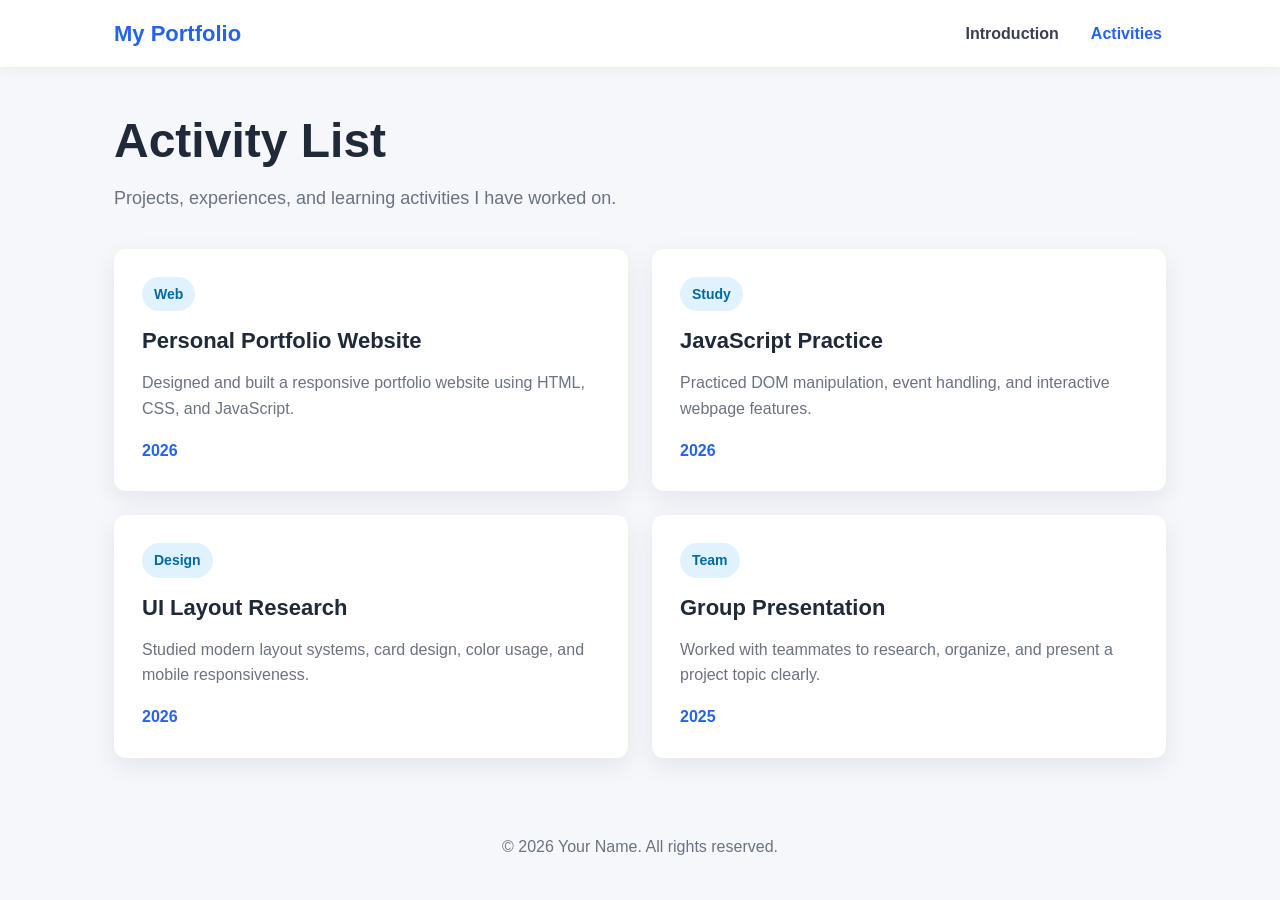
==== activities.html @ dddd426d "Add portfolio website" ====
<!DOCTYPE html>
<html lang="en">
<head>
  <meta charset="UTF-8" />
  <meta name="viewport" content="width=device-width, initial-scale=1.0" />
  <title>My Portfolio | Activities</title>
  <link rel="stylesheet" href="style.css" />
</head>
<body>
  <header class="app-header">
    <nav class="navbar">
      <a href="index.html" class="logo">My Portfolio</a>

      <button class="menu-btn" id="menuBtn" aria-label="Open navigation menu">☰</button>

      <ul class="nav-links" id="navLinks">
        <li><a href="index.html">Introduction</a></li>
        <li><a href="activities.html" class="active">Activities</a></li>
      </ul>
    </nav>
  </header>

  <main class="container">
    <section class="page-title">
      <h1>Activity List</h1>
      <p>Projects, experiences, and learning activities I have worked on.</p>
    </section>

    <section class="activity-grid">
      <article class="activity-card">
        <span class="tag">Web</span>
        <h2>Personal Portfolio Website</h2>
        <p>
          Designed and built a responsive portfolio website using HTML, CSS,
          and JavaScript.
        </p>
        <p class="date">2026</p>
      </article>

      <article class="activity-card">
        <span class="tag">Study</span>
        <h2>JavaScript Practice</h2>
        <p>
          Practiced DOM manipulation, event handling, and interactive webpage
          features.
        </p>
        <p class="date">2026</p>
      </article>

      <article class="activity-card">
        <span class="tag">Design</span>
        <h2>UI Layout Research</h2>
        <p>
          Studied modern layout systems, card design, color usage, and mobile
          responsiveness.
        </p>
        <p class="date">2026</p>
      </article>

      <article class="activity-card">
        <span class="tag">Team</span>
        <h2>Group Presentation</h2>
        <p>
          Worked with teammates to research, organize, and present a project
          topic clearly.
        </p>
        <p class="date">2025</p>
      </article>
    </section>
  </main>

  <footer class="footer">
    <p>© 2026 Your Name. All rights reserved.</p>
  </footer>

  <script src="script.js"></script>
</body>
</html>
---- style.css ----
* {
  box-sizing: border-box;
  margin: 0;
  padding: 0;
}

body {
  font-family: Arial, sans-serif;
  background: #f5f7fb;
  color: #1f2937;
  line-height: 1.6;
}

.app-header {
  background: #ffffff;
  box-shadow: 0 2px 12px rgba(0, 0, 0, 0.06);
  position: sticky;
  top: 0;
  z-index: 10;
}

.navbar {
  max-width: 1100px;
  margin: 0 auto;
  padding: 16px 24px;
  display: flex;
  align-items: center;
  justify-content: space-between;
}

.logo {
  color: #2563eb;
  font-size: 22px;
  font-weight: 700;
  text-decoration: none;
}

.nav-links {
  list-style: none;
  display: flex;
  gap: 24px;
}

.nav-links a {
  color: #374151;
  text-decoration: none;
  font-weight: 600;
  padding: 8px 4px;
}

.nav-links a:hover,
.nav-links a.active {
  color: #2563eb;
}

.menu-btn {
  display: none;
  background: #2563eb;
  color: #ffffff;
  border: none;
  border-radius: 8px;
  padding: 8px 12px;
  font-size: 20px;
  cursor: pointer;
}

.container {
  max-width: 1100px;
  margin: 0 auto;
  padding: 48px 24px;
}

.hero {
  display: grid;
  grid-template-columns: 1.5fr 1fr;
  gap: 32px;
  align-items: center;
  min-height: 70vh;
}

.eyebrow {
  color: #2563eb;
  font-weight: 700;
  margin-bottom: 8px;
}

.hero h1,
.page-title h1 {
  font-size: 48px;
  line-height: 1.1;
  margin-bottom: 16px;
}

.subtitle,
.page-title p {
  font-size: 18px;
  color: #6b7280;
  max-width: 620px;
}

.hero-actions {
  display: flex;
  gap: 12px;
  margin-top: 28px;
  flex-wrap: wrap;
}

.btn {
  display: inline-block;
  text-decoration: none;
  border-radius: 8px;
  padding: 12px 18px;
  font-weight: 700;
  transition: 0.2s;
}

.btn.primary {
  background: #2563eb;
  color: #ffffff;
  box-shadow: 0 4px 12px rgba(37, 99, 235, 0.25);
}

.btn.secondary {
  background: #ffffff;
  color: #2563eb;
  border: 1px solid #dbeafe;
}

.btn:hover {
  transform: translateY(-2px);
}

.profile-card,
.card,
.activity-card {
  background: #ffffff;
  border-radius: 12px;
  padding: 28px;
  box-shadow: 0 8px 24px rgba(15, 23, 42, 0.08);
}

.profile-card {
  text-align: center;
}

.avatar {
  width: 120px;
  height: 120px;
  margin: 0 auto 20px;
  border-radius: 50%;
  background: linear-gradient(135deg, #2563eb, #14b8a6);
  color: #ffffff;
  display: grid;
  place-items: center;
  font-size: 36px;
  font-weight: 800;
}

.profile-card h2 {
  margin-bottom: 6px;
}

.profile-card p,
.card p,
.activity-card p {
  color: #6b7280;
}

.section {
  margin-top: 56px;
}

.section h2 {
  font-size: 28px;
  margin-bottom: 18px;
}

.card p + p {
  margin-top: 12px;
}

.skills-grid {
  display: flex;
  flex-wrap: wrap;
  gap: 12px;
}

.skill-chip {
  background: #ffffff;
  color: #2563eb;
  border: 1px solid #dbeafe;
  border-radius: 999px;
  padding: 10px 16px;
  font-weight: 700;
  box-shadow: 0 4px 12px rgba(15, 23, 42, 0.05);
}

.page-title {
  margin-bottom: 36px;
}

.activity-grid {
  display: grid;
  grid-template-columns: repeat(2, 1fr);
  gap: 24px;
}

.activity-card {
  transition: 0.2s;
}

.activity-card:hover {
  transform: translateY(-4px);
}

.activity-card h2 {
  font-size: 22px;
  margin: 12px 0;
}

.tag {
  display: inline-block;
  background: #e0f2fe;
  color: #0369a1;
  border-radius: 999px;
  padding: 6px 12px;
  font-size: 14px;
  font-weight: 700;
}

.date {
  margin-top: 16px;
  font-weight: 700;
  color: #2563eb !important;
}

.footer {
  text-align: center;
  padding: 28px 20px;
  color: #6b7280;
}

@media (max-width: 768px) {
  .menu-btn {
    display: block;
  }

  .nav-links {
    display: none;
    position: absolute;
    top: 68px;
    left: 0;
    width: 100%;
    background: #ffffff;
    flex-direction: column;
    padding: 16px 24px;
    box-shadow: 0 8px 20px rgba(0, 0, 0, 0.06);
  }

  .nav-links.show {
    display: flex;
  }

  .hero {
    grid-template-columns: 1fr;
    min-height: auto;
  }

  .hero h1,
  .page-title h1 {
    font-size: 38px;
  }

  .activity-grid {
    grid-template-columns: 1fr;
  }
}
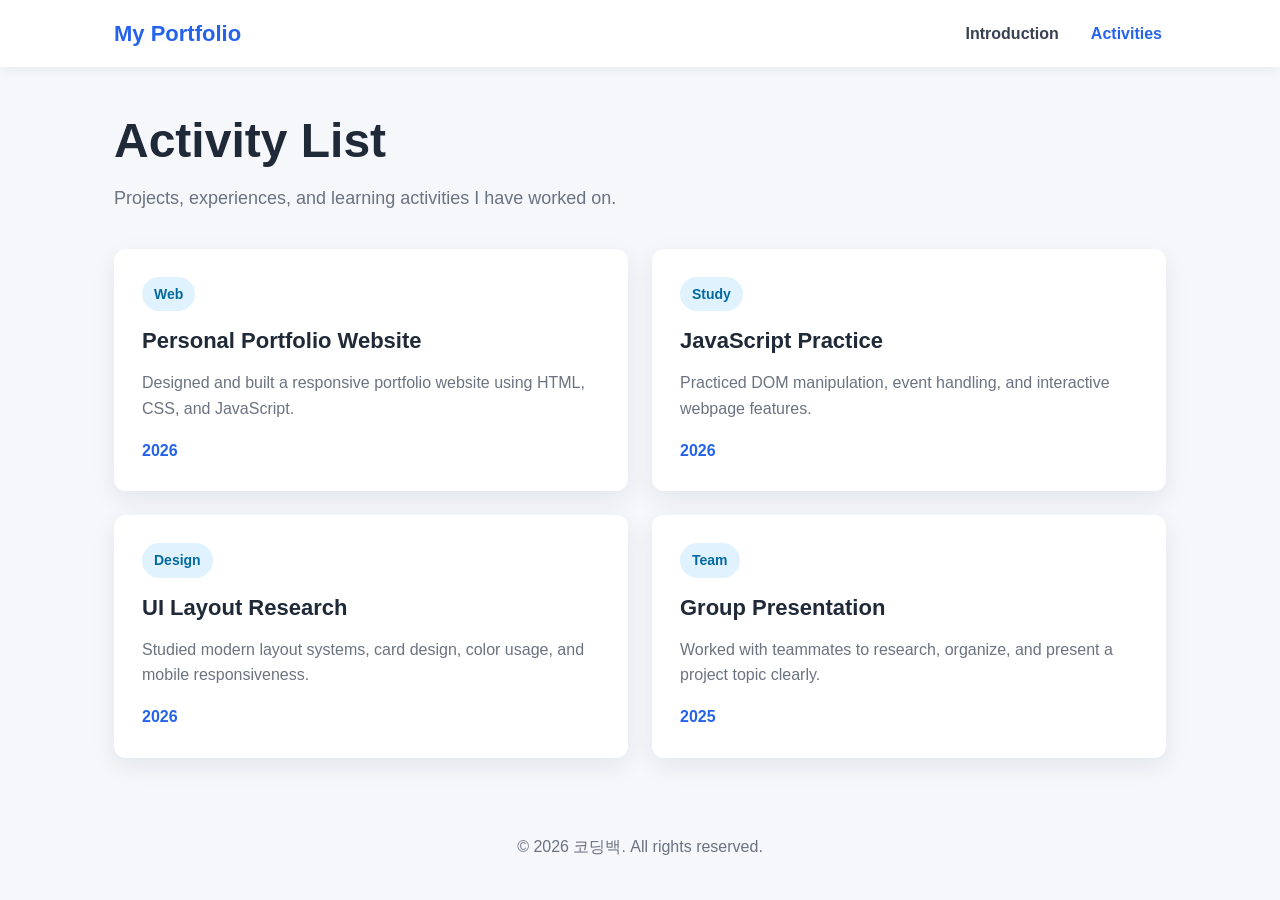
==== commit 2a78bf87: "Update profile information" ====
--- a/activities.html
+++ b/activities.html
@@ -70,7 +70,7 @@
   </main>
 
   <footer class="footer">
-    <p>© 2026 Your Name. All rights reserved.</p>
+    <p>© 2026 코딩백. All rights reserved.</p>
   </footer>
 
   <script src="script.js"></script>
--- a/style.css
+++ b/style.css
@@ -166,6 +166,12 @@
   color: #6b7280;
 }
 
+.student-id {
+  margin-top: 8px;
+  color: #2563eb !important;
+  font-weight: 700;
+}
+
 .section {
   margin-top: 56px;
 }
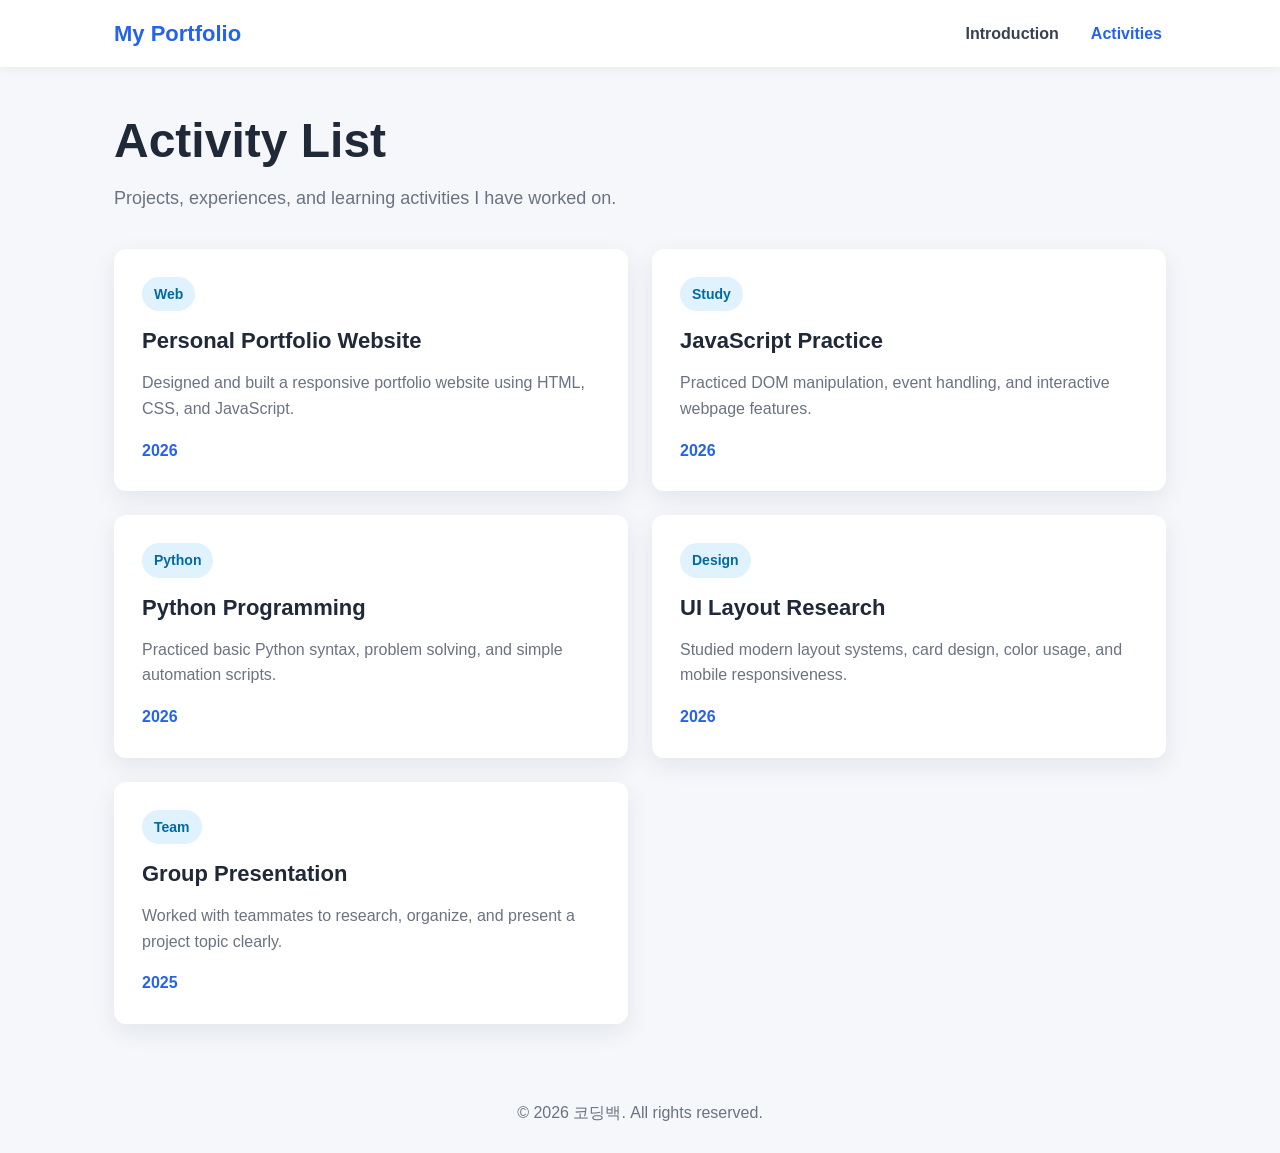
==== commit 75a7f6d8: "Update activity list" ====
--- a/activities.html
+++ b/activities.html
@@ -48,6 +48,16 @@
       </article>
 
       <article class="activity-card">
+        <span class="tag">Python</span>
+        <h2>Python Programming</h2>
+        <p>
+          Practiced basic Python syntax, problem solving, and simple automation
+          scripts.
+        </p>
+        <p class="date">2026</p>
+      </article>
+
+      <article class="activity-card">
         <span class="tag">Design</span>
         <h2>UI Layout Research</h2>
         <p>
--- a/style.css
+++ b/style.css
@@ -166,12 +166,6 @@
   color: #6b7280;
 }
 
-.student-id {
-  margin-top: 8px;
-  color: #2563eb !important;
-  font-weight: 700;
-}
-
 .section {
   margin-top: 56px;
 }
